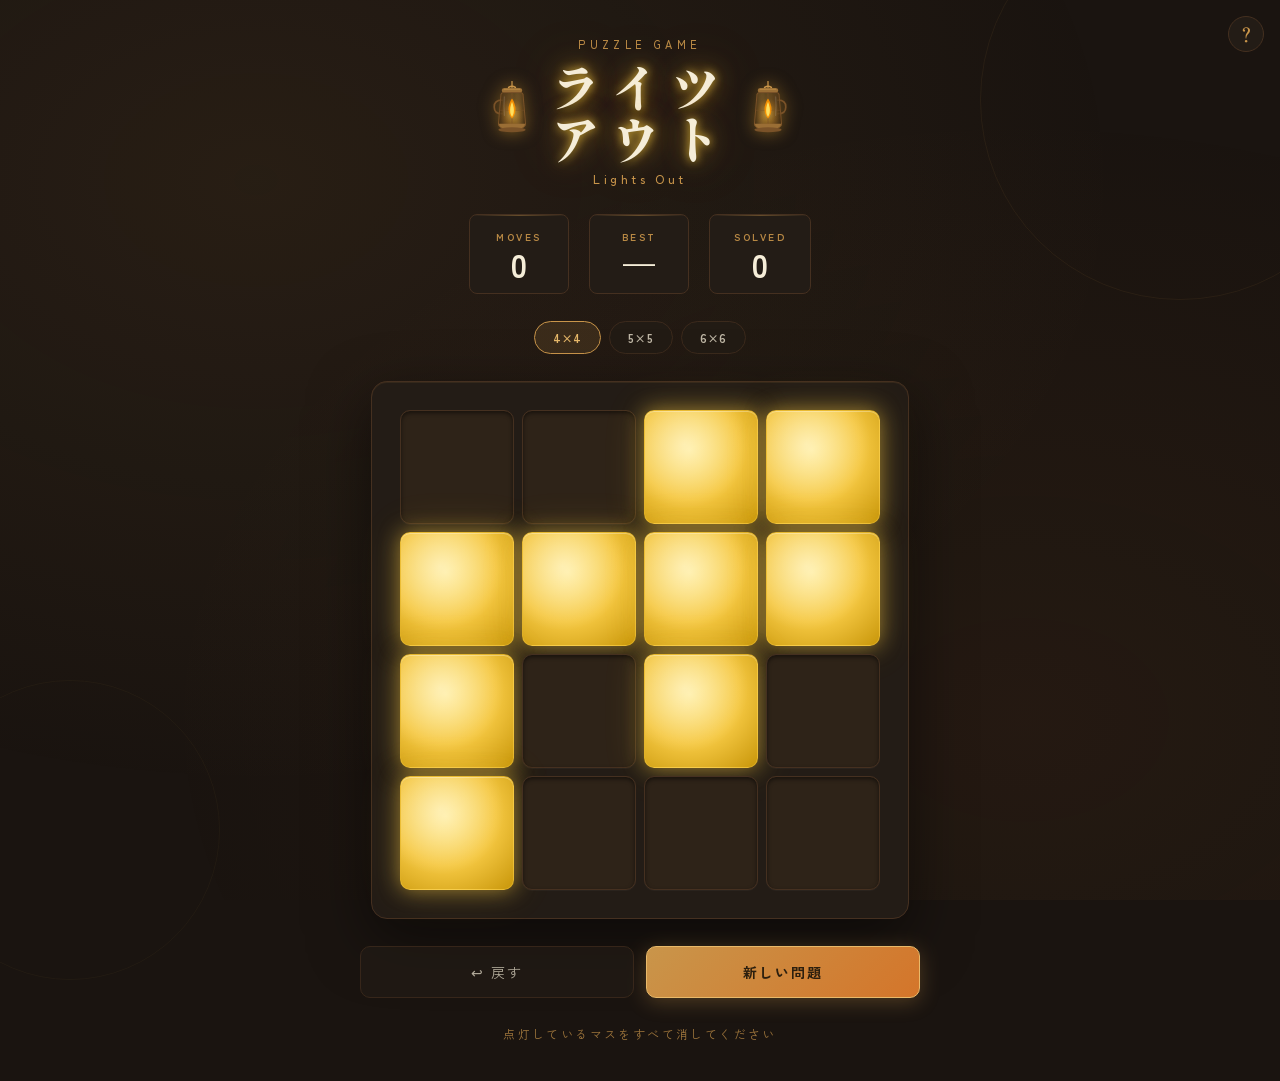
==== LightsOut/index.html @ 87c00b91 "初回コミット: Fomalhaut Arcade ハブサイト + 全ゲーム統合" ====
<!DOCTYPE html>
<html lang="ja">
<head>
<meta charset="UTF-8">
<meta name="viewport" content="width=device-width, initial-scale=1.0">
<title>ライツアウト</title>
<link href="https://fonts.googleapis.com/css2?family=Shippori+Mincho:wght@400;600;800&family=Zen+Kaku+Gothic+New:wght@300;400;700&display=swap" rel="stylesheet">
<style>
  :root {
    --bg: #1a1410;
    --bg2: #231c16;
    --paper: #f5edd8;
    --paper2: #ede0c4;
    --ink: #2c1f0e;
    --gold: #c9954a;
    --gold2: #e8b96a;
    --amber: #d4752a;
    --glow: #ffcc66;
    --off: #2e2318;
    --off-border: #453020;
    --on: #f5c842;
    --on-glow: rgba(245, 200, 66, 0.5);
    --shadow: rgba(0,0,0,0.6);
  }

  * { margin: 0; padding: 0; box-sizing: border-box; }

  body {
    background: var(--bg);
    min-height: 100vh;
    font-family: 'Zen Kaku Gothic New', sans-serif;
    display: flex;
    flex-direction: column;
    align-items: center;
    justify-content: center;
    padding: clamp(16px, 4vh, 40px) clamp(12px, 4vw, 40px);
    position: relative;
    overflow-x: hidden;
    overflow-y: auto;
  }

  /* 背景テクスチャ */
  body::before {
    content: '';
    position: fixed;
    inset: 0;
    background: 
      radial-gradient(ellipse at 20% 20%, rgba(201,149,74,0.08) 0%, transparent 60%),
      radial-gradient(ellipse at 80% 80%, rgba(212,117,42,0.06) 0%, transparent 60%);
    pointer-events: none;
  }

  /* 装飾的な円 */
  .deco-circle {
    position: fixed;
    border-radius: 50%;
    pointer-events: none;
  }
  .deco-circle-1 {
    width: 400px; height: 400px;
    border: 1px solid rgba(201,149,74,0.08);
    top: -100px; right: -100px;
  }
  .deco-circle-2 {
    width: 300px; height: 300px;
    border: 1px solid rgba(201,149,74,0.05);
    bottom: -80px; left: -80px;
  }

  .wrapper {
    width: 100%;
    max-width: min(560px, 90vw);
    display: flex;
    flex-direction: column;
    align-items: center;
    gap: clamp(16px, 3vh, 32px);
  }

  /* ランタン */
  .lantern-svg {
    overflow: visible;
    filter: drop-shadow(0 0 8px rgba(245,180,50,0.5));
    flex-shrink: 0;
  }
  @keyframes flicker {
    0%,100% { opacity: 1; transform: scaleX(1) scaleY(1); }
    25%      { opacity: 0.92; transform: scaleX(0.97) scaleY(1.04); }
    50%      { opacity: 0.96; transform: scaleX(1.03) scaleY(0.97); }
    75%      { opacity: 0.90; transform: scaleX(0.98) scaleY(1.05); }
  }
  @keyframes flicker2 {
    0%,100% { opacity: 0.7; transform: scaleX(1) scaleY(1); }
    30%      { opacity: 0.5; transform: scaleX(1.05) scaleY(0.95); }
    60%      { opacity: 0.8; transform: scaleX(0.95) scaleY(1.06); }
  }
  @keyframes glow-pulse {
    0%,100% { opacity: 0.55; }
    50%      { opacity: 0.85; }
  }
  @keyframes swing {
    0%,100% { transform: rotate(-1.5deg); }
    50%      { transform: rotate(1.5deg); }
  }
  .flame-outer { transform-origin: 50% 80%; animation: flicker 2.4s ease-in-out infinite; }
  .flame-inner { transform-origin: 50% 85%; animation: flicker2 1.8s ease-in-out infinite; }
  .lantern-glow { animation: glow-pulse 2s ease-in-out infinite; }
  .lantern-body { transform-origin: 50% 0%; animation: swing 4s ease-in-out infinite; }

  /* ヘッダー */
  .header {
    text-align: center;
    animation: fadeDown 0.8s ease both;
  }

  .subtitle {
    font-family: 'Zen Kaku Gothic New', sans-serif;
    font-size: 11px;
    font-weight: 500;
    letter-spacing: 0.4em;
    color: var(--gold);
    text-transform: uppercase;
    opacity: 0.9;
    margin-bottom: 8px;
  }

  h1 {
    font-family: 'Shippori Mincho', serif;
    font-size: clamp(36px, 8vw, 52px);
    font-weight: 800;
    color: #f5edd8;
    letter-spacing: 0.15em;
    line-height: 1;
    text-shadow:
      0 0 10px rgba(245, 200, 66, 0.9),
      0 0 25px rgba(245, 180, 50, 0.65),
      0 0 55px rgba(220, 140, 30, 0.4),
      0 0 100px rgba(200, 110, 20, 0.2),
      0 2px 4px rgba(0,0,0,0.6);
  }

  .title-accent {
    display: block;
    font-size: 12px;
    font-weight: 500;
    letter-spacing: 0.3em;
    color: var(--gold);
    margin-top: 6px;
    font-family: 'Zen Kaku Gothic New', sans-serif;
  }

  /* スコアパネル */
  .score-panel {
    display: flex;
    gap: 20px;
    animation: fadeDown 0.8s 0.1s ease both;
  }

  .score-box {
    background: var(--bg2);
    border: 1px solid var(--off-border);
    border-radius: 8px;
    padding: clamp(8px, 1.5vh, 14px) clamp(12px, 3vw, 24px);
    text-align: center;
    min-width: clamp(72px, 18vw, 100px);
    position: relative;
    overflow: hidden;
  }

  .score-box::before {
    content: '';
    position: absolute;
    top: 0; left: 0; right: 0;
    height: 1px;
    background: linear-gradient(90deg, transparent, var(--gold), transparent);
    opacity: 0.4;
  }

  .score-label {
    font-size: 10px;
    font-weight: 700;
    letter-spacing: 0.25em;
    color: var(--gold);
    opacity: 0.9;
    margin-bottom: 4px;
  }

  .score-value {
    font-family: 'Zen Kaku Gothic New', sans-serif;
    font-size: clamp(22px, 5vw, 32px);
    font-weight: 700;
    color: var(--paper);
    line-height: 1;
  }

  /* 難易度セレクタ */
  .level-bar {
    display: flex;
    gap: 8px;
    animation: fadeDown 0.8s 0.15s ease both;
  }

  .level-btn {
    background: var(--bg2);
    border: 1px solid var(--off-border);
    border-radius: 20px;
    padding: 7px 18px;
    font-family: 'Zen Kaku Gothic New', sans-serif;
    font-size: 12px;
    font-weight: 700;
    letter-spacing: 0.1em;
    color: var(--paper);
    cursor: pointer;
    transition: all 0.2s;
    opacity: 0.75;
  }

  .level-btn:hover { opacity: 0.9; border-color: var(--gold); }
  .level-btn.active {
    background: rgba(201,149,74,0.15);
    border-color: var(--gold);
    color: var(--gold2);
    opacity: 1;
  }

  /* ゲームボード */
  .board-container {
    position: relative;
    animation: fadeUp 0.8s 0.2s ease both;
  }

  .board-frame {
    background: var(--bg2);
    border: 1px solid var(--off-border);
    border-radius: 16px;
    padding: clamp(14px, 3vw, 28px);
    box-shadow: 
      0 20px 60px rgba(0,0,0,0.5),
      inset 0 1px 0 rgba(201,149,74,0.1);
    position: relative;
  }

  .board-frame::before {
    content: '';
    position: absolute;
    inset: -1px;
    border-radius: 17px;
    background: linear-gradient(135deg, rgba(201,149,74,0.2), transparent 50%, rgba(201,149,74,0.1));
    pointer-events: none;
    z-index: -1;
  }

  #board {
    display: grid;
    gap: 8px;
  }

  /* セル */
  .cell {
    border-radius: 10px;
    cursor: pointer;
    transition: transform 0.1s, box-shadow 0.15s;
    position: relative;
    aspect-ratio: 1;
    border: none;
    outline: none;
  }

  .cell:hover { transform: scale(1.05); }
  .cell:active { transform: scale(0.95); }

  .cell.off {
    background: var(--off);
    box-shadow: inset 0 2px 4px rgba(0,0,0,0.5), 0 1px 0 rgba(255,255,255,0.03);
    border: 1px solid var(--off-border);
  }

  .cell.on {
    background: radial-gradient(circle at 40% 35%, #ffe98a, var(--on) 50%, #c8960a);
    box-shadow: 
      0 0 20px var(--on-glow),
      0 0 40px rgba(245,200,66,0.2),
      inset 0 1px 0 rgba(255,255,255,0.3);
    border: 1px solid rgba(245,200,66,0.4);
  }

  .cell.on::after {
    content: '';
    position: absolute;
    inset: 0;
    border-radius: 9px;
    background: radial-gradient(circle at 35% 30%, rgba(255,255,255,0.4), transparent 60%);
    pointer-events: none;
  }

  .cell.flash {
    animation: cellFlash 0.15s ease;
  }

  /* コントロール */
  .controls {
    display: flex;
    gap: 12px;
    width: 100%;
    animation: fadeUp 0.8s 0.3s ease both;
  }

  .btn {
    flex: 1;
    padding: clamp(10px, 1.8vh, 15px) clamp(14px, 3vw, 24px);
    border-radius: 10px;
    border: 1px solid var(--off-border);
    font-family: 'Zen Kaku Gothic New', sans-serif;
    font-size: clamp(12px, 2vw, 14px);
    letter-spacing: 0.15em;
    cursor: pointer;
    transition: all 0.2s;
  }

  .btn-primary {
    background: linear-gradient(135deg, var(--gold), var(--amber));
    color: var(--ink);
    font-weight: 700;
    border-color: var(--gold2);
    box-shadow: 0 4px 20px rgba(201,149,74,0.3);
  }
  .btn-primary:hover {
    box-shadow: 0 6px 28px rgba(201,149,74,0.45);
    transform: translateY(-1px);
  }

  .btn-secondary {
    background: var(--bg2);
    color: var(--paper);
    opacity: 0.7;
  }
  .btn-secondary:hover { opacity: 1; border-color: var(--gold); }

  /* メッセージ */
  .msg-area {
    min-height: 20px;
    text-align: center;
    animation: fadeUp 0.8s 0.35s ease both;
  }

  .msg {
    font-size: 12px;
    letter-spacing: 0.2em;
    color: var(--gold);
    opacity: 0.75;
  }

  /* クリア演出 */
  .clear-overlay {
    position: fixed;
    inset: 0;
    background: rgba(26,20,16,0.92);
    display: flex;
    align-items: center;
    justify-content: center;
    z-index: 100;
    opacity: 0;
    pointer-events: none;
    transition: opacity 0.5s;
  }

  .clear-overlay.show {
    opacity: 1;
    pointer-events: all;
  }

  .clear-card {
    background: var(--bg2);
    border: 1px solid var(--gold);
    border-radius: 20px;
    padding: 48px 56px;
    text-align: center;
    box-shadow: 0 0 80px rgba(201,149,74,0.3);
    transform: scale(0.8);
    transition: transform 0.5s cubic-bezier(0.34,1.56,0.64,1);
  }

  .clear-overlay.show .clear-card { transform: scale(1); }

  .clear-kanji {
    font-family: 'Shippori Mincho', serif;
    font-size: 64px;
    font-weight: 800;
    color: var(--gold2);
    line-height: 1;
    text-shadow: 0 0 40px rgba(245,200,66,0.5);
    margin-bottom: 8px;
  }

  .clear-sub {
    font-size: 12px;
    letter-spacing: 0.3em;
    color: var(--paper);
    opacity: 0.6;
    margin-bottom: 24px;
  }

  .clear-moves {
    font-family: 'Shippori Mincho', serif;
    font-size: 20px;
    color: var(--paper);
    margin-bottom: 28px;
  }

  .clear-moves span {
    color: var(--gold2);
    font-size: 32px;
  }

  /* アニメーション */
  @keyframes fadeDown {
    from { opacity: 0; transform: translateY(-16px); }
    to { opacity: 1; transform: translateY(0); }
  }

  @keyframes fadeUp {
    from { opacity: 0; transform: translateY(16px); }
    to { opacity: 1; transform: translateY(0); }
  }

  @keyframes cellFlash {
    0% { transform: scale(1); }
    50% { transform: scale(0.88); }
    100% { transform: scale(1); }
  }

  @keyframes shimmer {
    0% { opacity: 0.5; }
    50% { opacity: 1; }
    100% { opacity: 0.5; }
  }

  .shimmer { animation: shimmer 2s ease infinite; }

  /* ルールボタン */
  .help-btn {
    position: fixed;
    top: 16px;
    right: 16px;
    width: 36px;
    height: 36px;
    border-radius: 50%;
    background: var(--bg2);
    border: 1px solid var(--off-border);
    color: var(--gold);
    font-family: 'Shippori Mincho', serif;
    font-size: 18px;
    font-weight: 600;
    cursor: pointer;
    display: flex;
    align-items: center;
    justify-content: center;
    transition: all 0.2s;
    z-index: 50;
  }
  .help-btn:hover {
    border-color: var(--gold);
    box-shadow: 0 0 16px rgba(201,149,74,0.3);
    transform: scale(1.08);
  }

  /* ルールモーダル */
  .rule-overlay {
    position: fixed;
    inset: 0;
    background: rgba(26,20,16,0.88);
    display: flex;
    align-items: center;
    justify-content: center;
    z-index: 200;
    opacity: 0;
    pointer-events: none;
    transition: opacity 0.3s;
    padding: 24px;
  }
  .rule-overlay.show {
    opacity: 1;
    pointer-events: all;
  }
  .rule-card {
    background: var(--bg2);
    border: 1px solid var(--gold);
    border-radius: 20px;
    padding: 36px 36px 32px;
    max-width: 380px;
    width: 100%;
    box-shadow: 0 0 60px rgba(201,149,74,0.2);
    transform: scale(0.88) translateY(12px);
    transition: transform 0.35s cubic-bezier(0.34,1.56,0.64,1);
    position: relative;
  }
  .rule-overlay.show .rule-card {
    transform: scale(1) translateY(0);
  }
  .rule-title {
    font-family: 'Shippori Mincho', serif;
    font-size: 22px;
    font-weight: 800;
    color: var(--gold2);
    letter-spacing: 0.2em;
    margin-bottom: 20px;
    text-align: center;
  }
  .rule-section {
    margin-bottom: 18px;
  }
  .rule-section-title {
    font-size: 11px;
    font-weight: 700;
    letter-spacing: 0.3em;
    color: var(--gold);
    opacity: 1;
    margin-bottom: 8px;
  }
  .rule-text {
    font-size: 13px;
    font-weight: 400;
    line-height: 1.9;
    color: var(--paper);
    opacity: 0.92;
  }
  .rule-example {
    display: flex;
    gap: 6px;
    align-items: center;
    margin: 10px 0;
    flex-wrap: wrap;
  }
  .mini-cell {
    width: 22px;
    height: 22px;
    border-radius: 5px;
    display: inline-block;
    flex-shrink: 0;
  }
  .mini-cell.on {
    background: radial-gradient(circle at 40% 35%, #ffe98a, var(--on));
    box-shadow: 0 0 8px var(--on-glow);
  }
  .mini-cell.off {
    background: var(--off);
    border: 1px solid var(--off-border);
  }
  .mini-arrow {
    color: var(--gold);
    font-size: 14px;
    opacity: 0.7;
  }
  .rule-divider {
    height: 1px;
    background: linear-gradient(90deg, transparent, var(--off-border), transparent);
    margin: 16px 0;
  }
  .rule-close-btn {
    width: 100%;
    margin-top: 4px;
  }
</style>
<link rel="apple-touch-icon" href="[data-uri]">
<link rel="icon" type="image/png" href="[data-uri]">
</head>
<body>

<div class="deco-circle deco-circle-1"></div>
<div class="deco-circle deco-circle-2"></div>

<!-- ヘルプボタン -->
<button class="help-btn" id="helpBtn">？</button>

<!-- ルール説明モーダル -->
<div class="rule-overlay" id="ruleOverlay">
  <div class="rule-card">
    <div class="rule-title">遊び方</div>

    <div class="rule-section">
      <div class="rule-section-title">── 目的</div>
      <div class="rule-text">点灯しているマス（黄色）をすべて消灯してください。</div>
    </div>

    <div class="rule-divider"></div>

    <div class="rule-section">
      <div class="rule-section-title">── 操作</div>
      <div class="rule-text">マスをクリックすると、そのマスと<strong style="color:var(--gold2)">上下左右のマス</strong>が同時に切り替わります。</div>
      <div class="rule-example">
        <span class="mini-cell on"></span>
        <span class="mini-cell off"></span>
        <span class="mini-arrow">→ クリック →</span>
        <span class="mini-cell off"></span>
        <span class="mini-cell on"></span>
      </div>
      <div class="rule-text" style="font-size:12px;opacity:0.6;">点灯 → 消灯、消灯 → 点灯 と切り替わります。</div>
    </div>

    <div class="rule-divider"></div>

    <div class="rule-section">
      <div class="rule-section-title">── ボタン</div>
      <div class="rule-text">
        <strong style="color:var(--gold2)">↩ 戻す</strong>　直前の操作を1手取り消します。<br>
        <strong style="color:var(--gold2)">新しい問題</strong>　別のパズルを出題します。<br>
        <strong style="color:var(--gold2)">4×4 / 5×5 / 6×6</strong>　難易度を選べます。
      </div>
    </div>

    <div class="rule-divider"></div>

    <div class="rule-section">
      <div class="rule-section-title">── コツ</div>
      <div class="rule-text">同じマスを2回押すと元に戻ります。端のマスから順番に考えると解きやすいことがあります。</div>
    </div>

    <button class="btn btn-primary rule-close-btn" id="ruleCloseBtn">はじめる</button>
  </div>
</div>

<div class="wrapper">

  <div class="header">
    <div class="subtitle">Puzzle Game</div>
    <div style="display:flex;align-items:center;justify-content:center;gap:16px;">

      <!-- 左ランタン -->
      <svg class="lantern-svg" width="44" height="62" viewBox="0 0 52 72" fill="none">
        <defs>
          <linearGradient id="lg1" x1="0" y1="0" x2="1" y2="0">
            <stop offset="0%" stop-color="#3d2a10" stop-opacity="0.9"/>
            <stop offset="30%" stop-color="#7a5228" stop-opacity="0.3"/>
            <stop offset="60%" stop-color="#c9954a" stop-opacity="0.15"/>
            <stop offset="100%" stop-color="#3d2a10" stop-opacity="0.85"/>
          </linearGradient>
          <radialGradient id="gg1" cx="50%" cy="55%" r="50%">
            <stop offset="0%" stop-color="#ffe066" stop-opacity="0.55"/>
            <stop offset="100%" stop-color="#ff8c00" stop-opacity="0"/>
          </radialGradient>
          <clipPath id="cc1">
            <path d="M16 13 Q14 13 13 15 L10 50 Q10 55 26 55 Q42 55 42 50 L39 15 Q38 13 36 13 Z"/>
          </clipPath>
        </defs>
        <g class="lantern-body">
          <line x1="26" y1="0" x2="26" y2="7" stroke="#c9954a" stroke-width="1.5" stroke-linecap="round"/>
          <path d="M22 7 Q26 4 30 7" stroke="#c9954a" stroke-width="1.8" fill="none" stroke-linecap="round"/>
          <rect x="14" y="8" width="24" height="5" rx="2" fill="#9a6e35"/>
          <rect x="16" y="8" width="20" height="2" rx="1" fill="#c9954a" opacity="0.5"/>
          <path d="M14 22 Q5 22 5 30 Q5 38 14 38" stroke="#7a5228" stroke-width="2" fill="none" stroke-linecap="round"/>
          <ellipse class="lantern-glow" cx="26" cy="36" rx="16" ry="18" fill="url(#gg1)"/>
          <path d="M16 13 Q14 13 13 15 L10 50 Q10 55 26 55 Q42 55 42 50 L39 15 Q38 13 36 13 Z" fill="url(#lg1)" stroke="#7a5228" stroke-width="1.2"/>
          <line x1="26" y1="13" x2="26" y2="55" stroke="#7a5228" stroke-width="1.2" opacity="0.6"/>
          <line x1="11" y1="34" x2="41" y2="34" stroke="#7a5228" stroke-width="1" opacity="0.5"/>
          <g clip-path="url(#cc1)">
            <g class="flame-outer"><path d="M26 44 Q21 38 22 30 Q24 22 26 20 Q28 22 30 30 Q31 38 26 44Z" fill="#ff9500" opacity="0.9"/></g>
            <g class="flame-inner"><path d="M26 42 Q23 37 24 31 Q25 26 26 24 Q27 26 28 31 Q29 37 26 42Z" fill="#ffe566" opacity="0.95"/></g>
          </g>
          <path d="M10 50 Q10 57 26 57 Q42 57 42 50" fill="#9a6e35" stroke="#7a5228" stroke-width="1"/>
          <ellipse cx="26" cy="57" rx="16" ry="3" fill="#7a5228"/>
          <path d="M17 18 Q16 28 17 40" stroke="white" stroke-width="1.5" stroke-linecap="round" opacity="0.12"/>
        </g>
      </svg>

      <!-- タイトル（2行） -->
      <h1>ライツ<br>アウト</h1>

      <!-- 右ランタン（左右反転） -->
      <svg class="lantern-svg" width="44" height="62" viewBox="0 0 52 72" fill="none" style="transform:scaleX(-1)">
        <defs>
          <linearGradient id="lg2" x1="0" y1="0" x2="1" y2="0">
            <stop offset="0%" stop-color="#3d2a10" stop-opacity="0.9"/>
            <stop offset="30%" stop-color="#7a5228" stop-opacity="0.3"/>
            <stop offset="60%" stop-color="#c9954a" stop-opacity="0.15"/>
            <stop offset="100%" stop-color="#3d2a10" stop-opacity="0.85"/>
          </linearGradient>
          <radialGradient id="gg2" cx="50%" cy="55%" r="50%">
            <stop offset="0%" stop-color="#ffe066" stop-opacity="0.55"/>
            <stop offset="100%" stop-color="#ff8c00" stop-opacity="0"/>
          </radialGradient>
          <clipPath id="cc2">
            <path d="M16 13 Q14 13 13 15 L10 50 Q10 55 26 55 Q42 55 42 50 L39 15 Q38 13 36 13 Z"/>
          </clipPath>
        </defs>
        <g class="lantern-body">
          <line x1="26" y1="0" x2="26" y2="7" stroke="#c9954a" stroke-width="1.5" stroke-linecap="round"/>
          <path d="M22 7 Q26 4 30 7" stroke="#c9954a" stroke-width="1.8" fill="none" stroke-linecap="round"/>
          <rect x="14" y="8" width="24" height="5" rx="2" fill="#9a6e35"/>
          <rect x="16" y="8" width="20" height="2" rx="1" fill="#c9954a" opacity="0.5"/>
          <path d="M14 22 Q5 22 5 30 Q5 38 14 38" stroke="#7a5228" stroke-width="2" fill="none" stroke-linecap="round"/>
          <ellipse class="lantern-glow" cx="26" cy="36" rx="16" ry="18" fill="url(#gg2)"/>
          <path d="M16 13 Q14 13 13 15 L10 50 Q10 55 26 55 Q42 55 42 50 L39 15 Q38 13 36 13 Z" fill="url(#lg2)" stroke="#7a5228" stroke-width="1.2"/>
          <line x1="26" y1="13" x2="26" y2="55" stroke="#7a5228" stroke-width="1.2" opacity="0.6"/>
          <line x1="11" y1="34" x2="41" y2="34" stroke="#7a5228" stroke-width="1" opacity="0.5"/>
          <g clip-path="url(#cc2)">
            <g class="flame-outer"><path d="M26 44 Q21 38 22 30 Q24 22 26 20 Q28 22 30 30 Q31 38 26 44Z" fill="#ff9500" opacity="0.9"/></g>
            <g class="flame-inner"><path d="M26 42 Q23 37 24 31 Q25 26 26 24 Q27 26 28 31 Q29 37 26 42Z" fill="#ffe566" opacity="0.95"/></g>
          </g>
          <path d="M10 50 Q10 57 26 57 Q42 57 42 50" fill="#9a6e35" stroke="#7a5228" stroke-width="1"/>
          <ellipse cx="26" cy="57" rx="16" ry="3" fill="#7a5228"/>
          <path d="M17 18 Q16 28 17 40" stroke="white" stroke-width="1.5" stroke-linecap="round" opacity="0.12"/>
        </g>
      </svg>

    </div>
    <span class="title-accent">Lights Out</span>
  </div>

  <div class="score-panel">
    <div class="score-box">
      <div class="score-label">MOVES</div>
      <div class="score-value" id="moves">0</div>
    </div>
    <div class="score-box">
      <div class="score-label">BEST</div>
      <div class="score-value" id="best">—</div>
    </div>
    <div class="score-box">
      <div class="score-label">SOLVED</div>
      <div class="score-value" id="solved">0</div>
    </div>
  </div>

  <div class="level-bar">
    <button class="level-btn active" data-size="4">4×4</button>
    <button class="level-btn" data-size="5">5×5</button>
    <button class="level-btn" data-size="6">6×6</button>
  </div>

  <div class="board-container">
    <div class="board-frame">
      <div id="board"></div>
    </div>
  </div>

  <div class="controls">
    <button class="btn btn-secondary" id="undoBtn">↩ 戻す</button>
    <button class="btn btn-primary" id="newBtn">新しい問題</button>
  </div>

  <div class="msg-area">
    <div class="msg shimmer" id="msg">点灯しているマスをすべて消してください</div>
  </div>

</div>

<!-- クリア画面 -->
<div class="clear-overlay" id="clearOverlay">
  <div class="clear-card">
    <div class="clear-kanji">成功</div>
    <div class="clear-sub">Congratulations !</div>
    <div class="clear-moves">手数：<span id="clearMoves">0</span></div>
    <button class="btn btn-primary" id="nextBtn" style="width:100%">次の問題へ</button>
  </div>
</div>

<script>
  let size = 4;
  let grid = [];
  let moves = 0;
  let solvedCount = 0;
  let bestMoves = {};
  let history = [];

  const STORAGE_KEY = 'lightsout_record';

  // 記録を保存
  function saveRecord() {
    try {
      const data = { bestMoves, solvedCount, size };
      localStorage.setItem(STORAGE_KEY, JSON.stringify(data));
    } catch(e) {}
  }

  // 記録を読み込み
  function loadRecord() {
    try {
      const raw = localStorage.getItem(STORAGE_KEY);
      if (!raw) return;
      const data = JSON.parse(raw);
      if (data.bestMoves) bestMoves = data.bestMoves;
      if (data.solvedCount) solvedCount = data.solvedCount;
      if (data.size) {
        size = data.size;
        // 難易度ボタンの表示を復元
        document.querySelectorAll('.level-btn').forEach(b => {
          b.classList.toggle('active', parseInt(b.dataset.size) === size);
        });
      }
    } catch(e) {}
  }

  const boardEl = document.getElementById('board');
  const movesEl = document.getElementById('moves');
  const bestEl = document.getElementById('best');
  const solvedEl = document.getElementById('solved');
  const msgEl = document.getElementById('msg');
  const clearOverlay = document.getElementById('clearOverlay');
  const clearMovesEl = document.getElementById('clearMoves');

  // セルサイズ計算（ボードフレームのpadding込みで画面に収まるよう計算）
  function getCellSize() {
    const framePad = Math.min(Math.max(window.innerWidth * 0.03, 14), 28) * 2;
    const wrapperPad = Math.min(Math.max(window.innerWidth * 0.04, 12), 40) * 2;
    const maxBoard = Math.min(window.innerWidth - wrapperPad - framePad, 480);
    const gap = 8;
    return Math.floor((maxBoard - gap * (size - 1)) / size);
  }

  function renderBoard() {
    const cs = getCellSize();
    boardEl.style.gridTemplateColumns = `repeat(${size}, ${cs}px)`;
    boardEl.innerHTML = '';
    grid.forEach((row, r) => {
      row.forEach((val, c) => {
        const cell = document.createElement('button');
        cell.className = 'cell ' + (val ? 'on' : 'off');
        cell.style.width = cs + 'px';
        cell.addEventListener('click', () => handleClick(r, c));
        boardEl.appendChild(cell);
      });
    });
  }

  function updateDisplay() {
    movesEl.textContent = moves;
    const b = bestMoves[size];
    bestEl.textContent = b !== undefined ? b : '—';
    solvedEl.textContent = solvedCount;
  }

  function toggle(r, c) {
    if (r < 0 || r >= size || c < 0 || c >= size) return;
    grid[r][c] = 1 - grid[r][c];
  }

  function handleClick(r, c) {
    history.push(grid.map(row => [...row]));
    toggle(r, c);
    toggle(r - 1, c);
    toggle(r + 1, c);
    toggle(r, c - 1);
    toggle(r, c + 1);
    moves++;
    updateDisplay();

    // フラッシュ
    const idx = r * size + c;
    const cells = boardEl.querySelectorAll('.cell');
    [[r,c],[r-1,c],[r+1,c],[r,c-1],[r,c+1]].forEach(([nr,nc]) => {
      if (nr >= 0 && nr < size && nc >= 0 && nc < size) {
        const ci = nr * size + nc;
        cells[ci].classList.add('flash');
        setTimeout(() => cells[ci].classList.remove('flash'), 200);
      }
    });

    renderBoard();

    if (isClear()) {
      setTimeout(showClear, 400);
    }
  }

  function isClear() {
    return grid.every(row => row.every(v => v === 0));
  }

  function showClear() {
    if (bestMoves[size] === undefined || moves < bestMoves[size]) {
      bestMoves[size] = moves;
    }
    solvedCount++;
    updateDisplay();
    saveRecord();
    clearMovesEl.textContent = moves;
    clearOverlay.classList.add('show');
  }

  function generatePuzzle() {
    // 解けることが保証されたパズル生成（ランダムクリックから逆算）
    grid = Array.from({length: size}, () => Array(size).fill(0));
    const clicks = Math.floor(size * size * 0.35) + Math.floor(Math.random() * size);
    const positions = [];
    while (positions.length < clicks) {
      const r = Math.floor(Math.random() * size);
      const c = Math.floor(Math.random() * size);
      const key = r * size + c;
      if (!positions.includes(key)) {
        positions.push(key);
        toggle(r, c);
        toggle(r - 1, c);
        toggle(r + 1, c);
        toggle(r, c - 1);
        toggle(r, c + 1);
      }
    }
    // 全消しにならないよう確認
    if (isClear()) generatePuzzle();
  }

  function newGame() {
    clearOverlay.classList.remove('show');
    moves = 0;
    history = [];
    generatePuzzle();
    renderBoard();
    updateDisplay();
    msgEl.textContent = '点灯しているマスをすべて消してください';
  }

  // undo
  document.getElementById('undoBtn').addEventListener('click', () => {
    if (history.length === 0) return;
    grid = history.pop();
    moves = Math.max(0, moves - 1);
    updateDisplay();
    renderBoard();
  });

  document.getElementById('newBtn').addEventListener('click', newGame);
  document.getElementById('nextBtn').addEventListener('click', newGame);

  // 難易度ボタン
  document.querySelectorAll('.level-btn').forEach(btn => {
    btn.addEventListener('click', () => {
      document.querySelectorAll('.level-btn').forEach(b => b.classList.remove('active'));
      btn.classList.add('active');
      size = parseInt(btn.dataset.size);
      saveRecord();
      newGame();
    });
  });

  window.addEventListener('resize', () => renderBoard());

  // ルールモーダル
  const ruleOverlay = document.getElementById('ruleOverlay');
  document.getElementById('helpBtn').addEventListener('click', () => {
    ruleOverlay.classList.add('show');
  });
  document.getElementById('ruleCloseBtn').addEventListener('click', () => {
    ruleOverlay.classList.remove('show');
  });
  ruleOverlay.addEventListener('click', (e) => {
    if (e.target === ruleOverlay) ruleOverlay.classList.remove('show');
  });

  // 起動時に記録を復元してからゲーム開始
  loadRecord();
  updateDisplay();
  newGame();
</script>
</body>
</html>
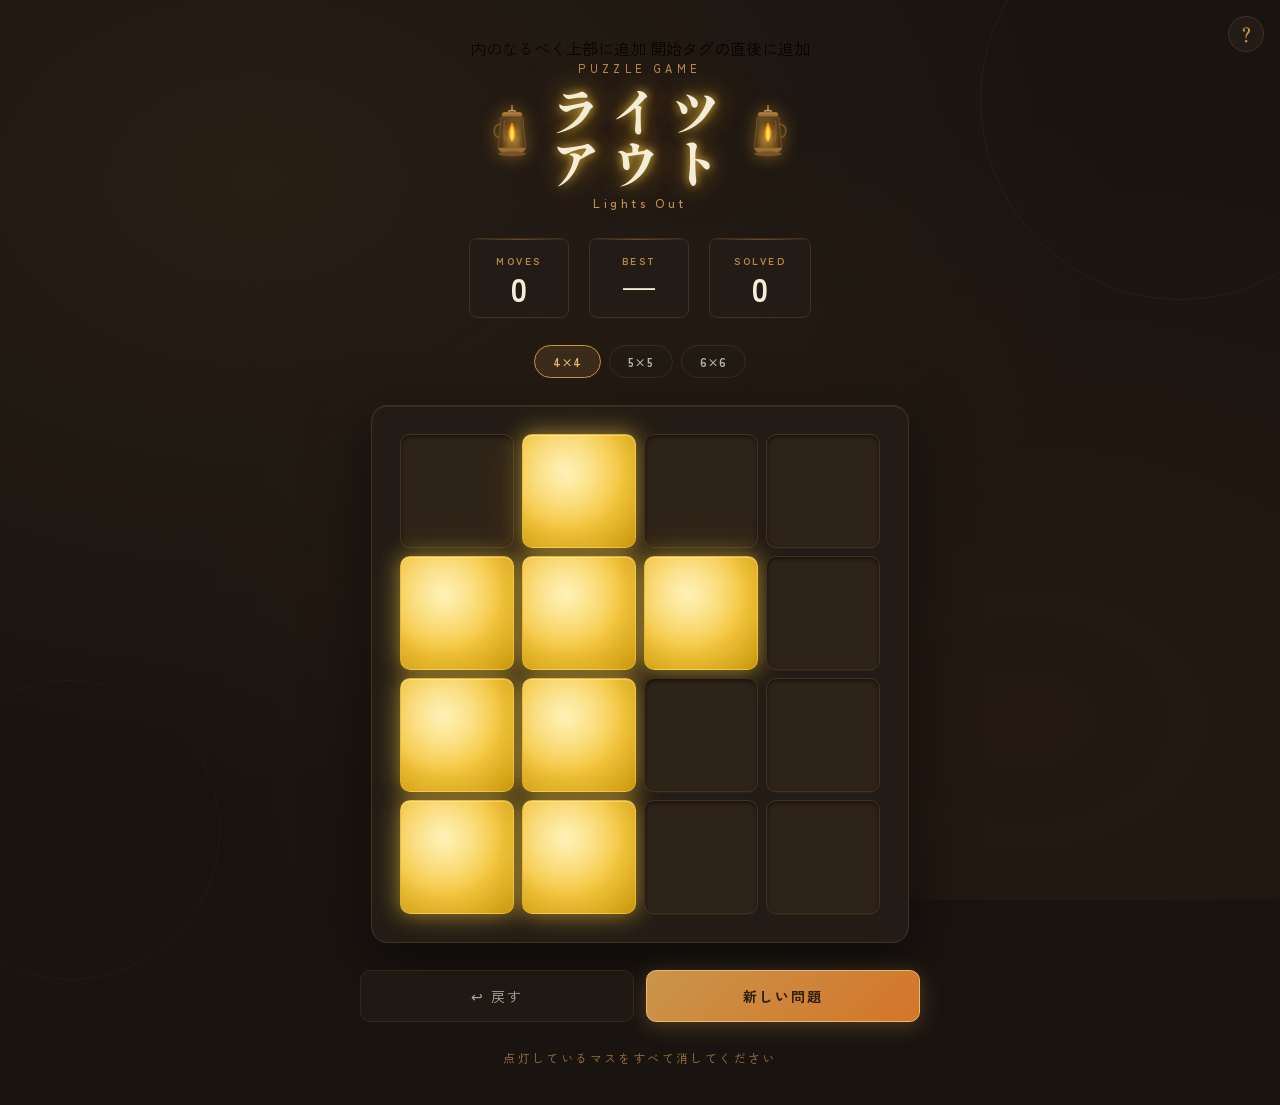
==== commit f0f0a5f2: "Update print statement from 'Hello' to 'Goodbye'" ====
--- a/LightsOut/index.html
+++ b/LightsOut/index.html
@@ -2,6 +2,13 @@
 <!DOCTYPE html>
 <html lang="ja">
 <head>
+  <!-- Google Tag Manager --><head>内のなるべく上部に追加
+<script>(function(w,d,s,l,i){w[l]=w[l]||[];w[l].push({'gtm.start':
+new Date().getTime(),event:'gtm.js'});var f=d.getElementsByTagName(s)[0],
+j=d.createElement(s),dl=l!='dataLayer'?'&l='+l:'';j.async=true;j.src=
+'https://www.googletagmanager.com/gtm.js?id='+i+dl;f.parentNode.insertBefore(j,f);
+})(window,document,'script','dataLayer','GTM-PMQ3222B');</script>
+<!-- End Google Tag Manager -->
 <meta charset="UTF-8">
 <meta name="viewport" content="width=device-width, initial-scale=1.0">
 <title>ライツアウト</title>
@@ -39,7 +46,7 @@
     overflow-x: hidden;
     overflow-y: auto;
   }
-
+  
   /* 背景テクスチャ */
   body::before {
     content: '';
@@ -565,7 +572,10 @@
 <link rel="icon" type="image/png" href="[data-uri]">
 </head>
 <body>
-
+<!-- Google Tag Manager (noscript) --><body>開始タグの直後に追加
+<noscript><iframe src="https://www.googletagmanager.com/ns.html?id=GTM-PMQ3222B"
+height="0" width="0" style="display:none;visibility:hidden"></iframe></noscript>
+<!-- End Google Tag Manager (noscript) -->
 <div class="deco-circle deco-circle-1"></div>
 <div class="deco-circle deco-circle-2"></div>
 
